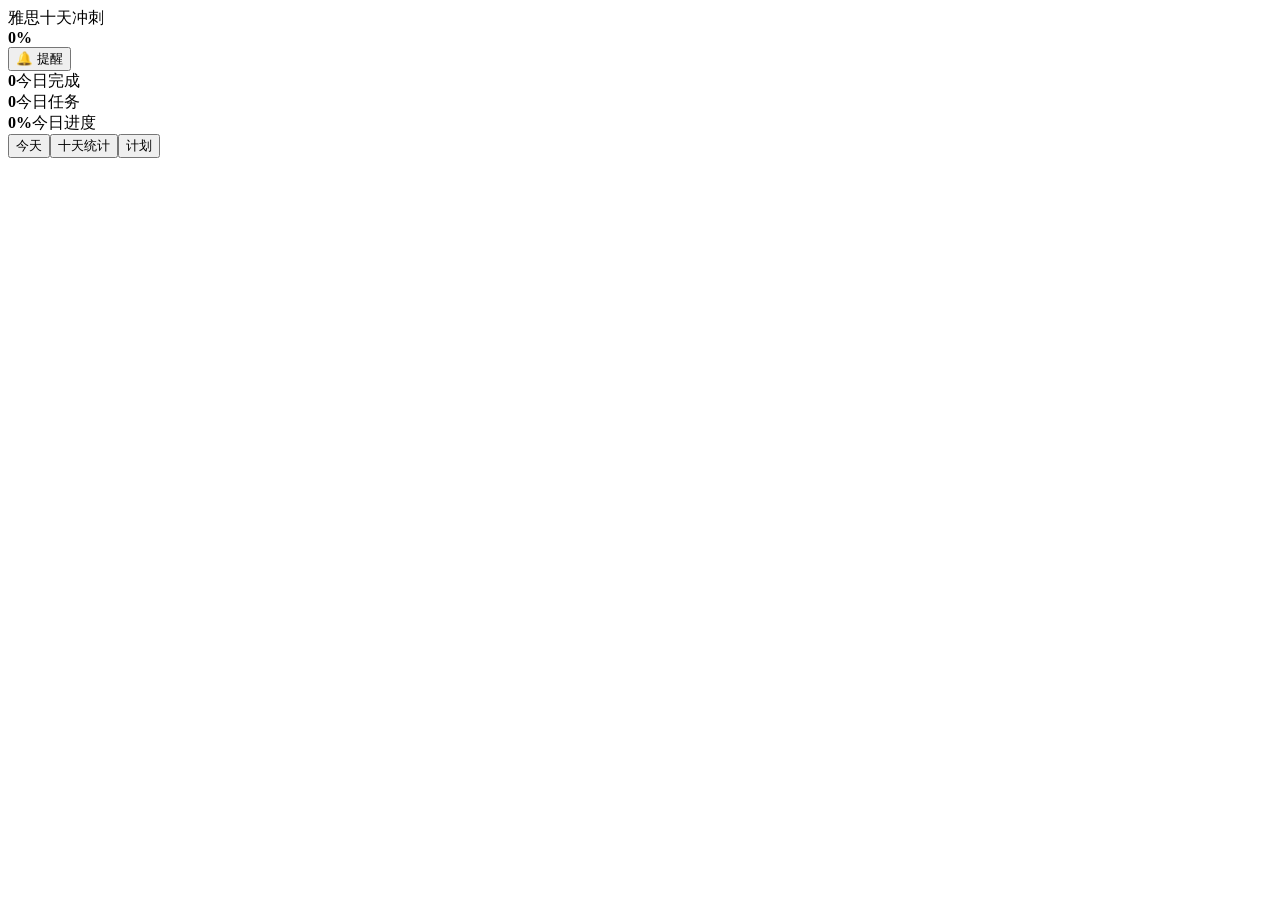
==== index.html @ c016f45b "feat: create IELTS sprint app shell" ====
<!doctype html>
<html lang="zh-CN">
<head>
<meta charset="utf-8"><meta name="viewport" content="width=device-width,initial-scale=1,viewport-fit=cover"><meta name="theme-color" content="#0ea5e9"><meta name="description" content="雅思十天冲刺打卡 App"><meta name="apple-mobile-web-app-capable" content="yes"><meta name="apple-mobile-web-app-status-bar-style" content="default"><meta name="apple-mobile-web-app-title" content="雅思冲刺"><link rel="manifest" href="manifest.webmanifest"><link rel="stylesheet" href="css/style.css"><title>雅思十天冲刺</title>
</head>
<body>
<header class="top"><div><div class="brand">雅思<span>十天冲刺</span></div><div id="daySub" class="muted"></div></div><div class="ring"><b id="totalPct">0%</b></div></header>
<main>
<section class="hero"><div><div id="dateTitle" class="date-title"></div><div id="modeText" class="muted"></div></div><button id="notifyBtn" class="ghost">🔔 提醒</button></section>
<section class="stats"><div><b id="dayDone">0</b><span>今日完成</span></div><div><b id="dayTotal">0</b><span>今日任务</span></div><div><b id="dayRate">0%</b><span>今日进度</span></div></section>
<div class="bar"><i id="dayBar"></i></div>
<nav class="tabs"><button class="active" data-tab="today">今天</button><button data-tab="stats">十天统计</button><button data-tab="plan">计划</button></nav>
<section id="todayView"><div id="tasks"></div></section>
<section id="statsView" hidden><div id="statCards" class="stat-grid"></div><div class="panel"><h2>十天总进度</h2><div id="overallBars"></div></div></section>
<section id="planView" hidden><div class="panel"><h2>轻松模式</h2><p>8/12、8/13 减少高耗能任务；被挪走的内容集中到周六、周日。你可以随时把任务顺延到周末。</p><div class="actions"><button id="weekendBtn">查看周末</button><button id="installBtn">添加到主屏幕</button></div></div><div id="datePicker" class="date-grid"></div></section>
</main>
<div id="toast" class="toast"></div>
<div id="reminderModal" class="modal" hidden><div class="modal-box"><h2>设置提醒</h2><p id="reminderLabel" class="muted"></p><div class="reminder-grid"><button data-min="0">开始时</button><button data-min="5">提前 5 分钟</button><button data-min="10">提前 10 分钟</button><button data-min="15">提前 15 分钟</button><button data-min="30">提前 30 分钟</button></div><input id="customTime" type="time"><div class="actions"><button id="saveReminder">保存</button><button id="clearReminder" class="danger">清除</button><button id="closeReminder">取消</button></div></div></div>
<script src="js/tasks.js"></script><script src="js/storage.js"></script><script src="js/notifications.js"></script><script src="js/app.js"></script>
</body></html>
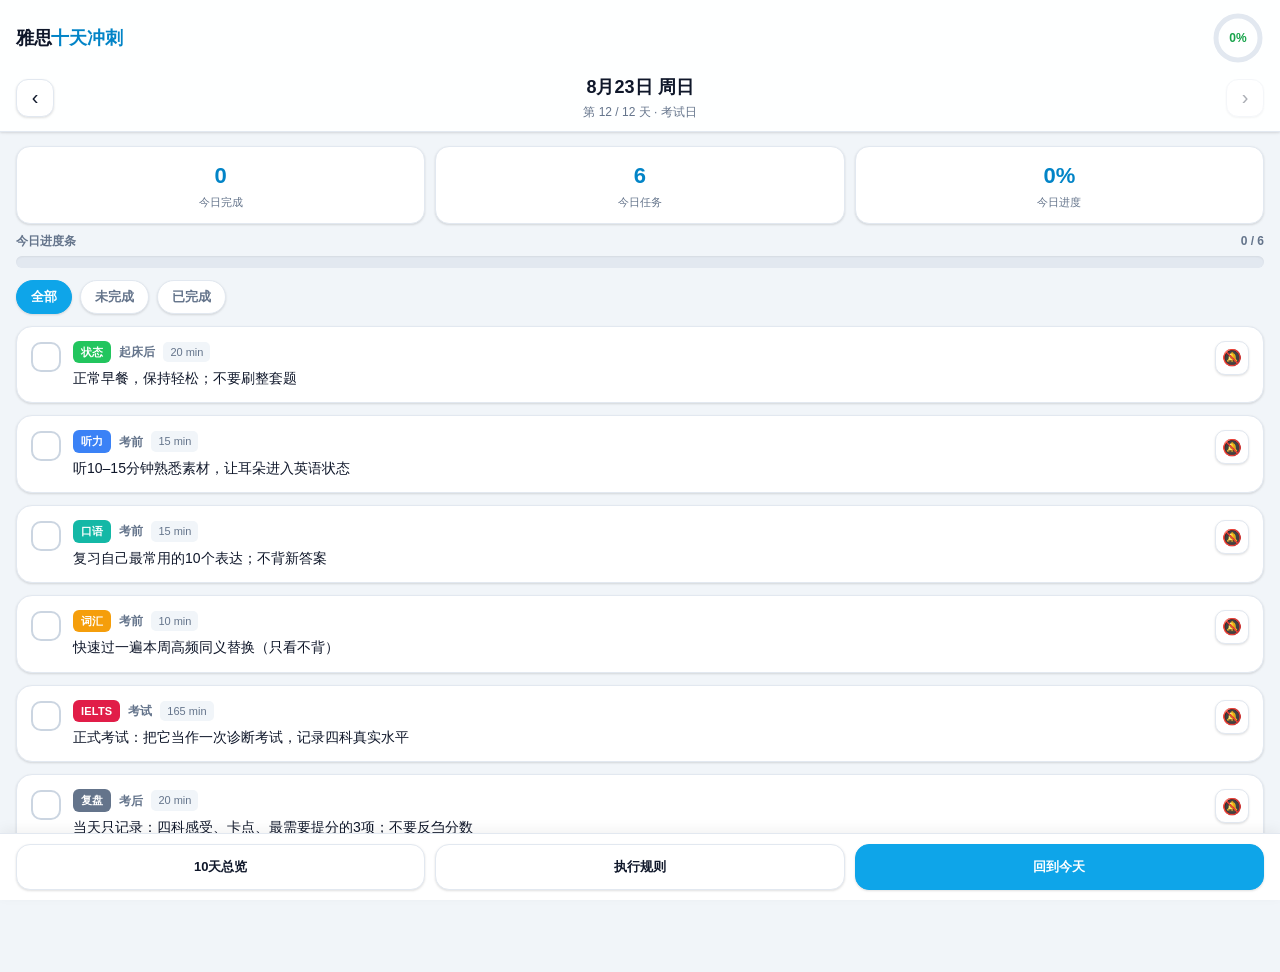
==== commit ab1c36e6: "Add files via upload" ====
--- a/index.html
+++ b/index.html
@@ -1,20 +1,1306 @@
-<!doctype html>
+<!DOCTYPE html>
 <html lang="zh-CN">
 <head>
-<meta charset="utf-8"><meta name="viewport" content="width=device-width,initial-scale=1,viewport-fit=cover"><meta name="theme-color" content="#0ea5e9"><meta name="description" content="雅思十天冲刺打卡 App"><meta name="apple-mobile-web-app-capable" content="yes"><meta name="apple-mobile-web-app-status-bar-style" content="default"><meta name="apple-mobile-web-app-title" content="雅思冲刺"><link rel="manifest" href="manifest.webmanifest"><link rel="stylesheet" href="css/style.css"><title>雅思十天冲刺</title>
+  <meta charset="UTF-8" />
+  <meta name="viewport" content="width=device-width, initial-scale=1.0, maximum-scale=1.0, user-scalable=no, viewport-fit=cover" />
+  <meta name="apple-mobile-web-app-capable" content="yes" />
+  <meta name="apple-mobile-web-app-status-bar-style" content="default" />
+  <meta name="theme-color" content="#0ea5e9" />
+  <meta name="description" content="雅思十天冲刺打卡 - 带提醒的轻量打卡App" />
+  <link rel="manifest" href="manifest.webmanifest" />
+  <link rel="icon" href="data:image/svg+xml,<svg xmlns='http://www.w3.org/2000/svg' viewBox='0 0 100 100'><text y='.9em' font-size='90'>📚</text></svg>" />
+  <title>雅思十天冲刺打卡</title>
+  <style>
+    :root {
+      --bg: #f1f5f9;
+      --card: #ffffff;
+      --card-hover: #f8fafc;
+      --text: #0f172a;
+      --text-muted: #64748b;
+      --accent: #0ea5e9;
+      --accent-strong: #0284c7;
+      --success: #16a34a;
+      --success-bg: #dcfce7;
+      --success-border: #86efac;
+      --warning: #f59e0b;
+      --danger: #ef4444;
+      --border: #e2e8f0;
+      --shadow: 0 1px 3px rgba(0,0,0,0.08), 0 1px 2px rgba(0,0,0,0.06);
+      --shadow-md: 0 4px 6px -1px rgba(0,0,0,0.1), 0 2px 4px -2px rgba(0,0,0,0.1);
+    }
+
+    * {
+      box-sizing: border-box;
+      margin: 0;
+      padding: 0;
+      -webkit-tap-highlight-color: transparent;
+    }
+
+    body {
+      font-family: -apple-system, BlinkMacSystemFont, "Segoe UI", Roboto, "PingFang SC", "Hiragino Sans GB", "Microsoft YaHei", sans-serif;
+      background: var(--bg);
+      color: var(--text);
+      min-height: 100dvh;
+      padding-bottom: 100px;
+      line-height: 1.5;
+    }
+
+    /* Header */
+    .header {
+      position: sticky;
+      top: 0;
+      z-index: 50;
+      background: rgba(255, 255, 255, 0.92);
+      backdrop-filter: blur(12px);
+      border-bottom: 1px solid var(--border);
+      padding: 12px 16px 10px;
+      box-shadow: var(--shadow);
+    }
+
+    .header-top {
+      display: flex;
+      justify-content: space-between;
+      align-items: center;
+      margin-bottom: 10px;
+    }
+
+    .title {
+      font-size: 18px;
+      font-weight: 800;
+      letter-spacing: -0.3px;
+      color: var(--text);
+    }
+
+    .title span {
+      color: var(--accent-strong);
+    }
+
+    .progress-ring {
+      position: relative;
+      width: 52px;
+      height: 52px;
+    }
+
+    .progress-ring svg {
+      transform: rotate(-90deg);
+    }
+
+    .progress-ring circle {
+      fill: none;
+      stroke-width: 5;
+    }
+
+    .progress-ring .bg {
+      stroke: #e2e8f0;
+    }
+
+    .progress-ring .fg {
+      stroke: var(--success);
+      stroke-linecap: round;
+      transition: stroke-dashoffset 0.4s ease;
+    }
+
+    .progress-ring .percent {
+      position: absolute;
+      inset: 0;
+      display: flex;
+      align-items: center;
+      justify-content: center;
+      font-size: 12px;
+      font-weight: 800;
+      color: var(--success);
+    }
+
+    /* Date nav */
+    .date-nav {
+      display: flex;
+      align-items: center;
+      gap: 8px;
+    }
+
+    .date-btn {
+      background: var(--card);
+      border: 1px solid var(--border);
+      color: var(--text);
+      width: 38px;
+      height: 38px;
+      border-radius: 12px;
+      font-size: 20px;
+      display: flex;
+      align-items: center;
+      justify-content: center;
+      cursor: pointer;
+      box-shadow: var(--shadow);
+      transition: background 0.15s;
+    }
+
+    .date-btn:active {
+      background: var(--card-hover);
+    }
+
+    .date-btn:disabled {
+      opacity: 0.35;
+      pointer-events: none;
+    }
+
+    .current-date {
+      flex: 1;
+      text-align: center;
+    }
+
+    .current-date .day {
+      font-size: 18px;
+      font-weight: 800;
+    }
+
+    .current-date .sub {
+      font-size: 12px;
+      color: var(--text-muted);
+      margin-top: 2px;
+    }
+
+    .today-badge {
+      display: inline-block;
+      background: var(--accent);
+      color: white;
+      font-size: 10px;
+      font-weight: 700;
+      padding: 2px 7px;
+      border-radius: 6px;
+      margin-left: 6px;
+      vertical-align: middle;
+    }
+
+    /* Stats bar - stronger progress */
+    .stats {
+      display: grid;
+      grid-template-columns: 1fr 1fr 1fr;
+      gap: 10px;
+      padding: 14px 16px 8px;
+    }
+
+    .stat-card {
+      background: var(--card);
+      border-radius: 14px;
+      padding: 12px 8px;
+      text-align: center;
+      border: 1px solid var(--border);
+      box-shadow: var(--shadow);
+    }
+
+    .stat-card .num {
+      font-size: 22px;
+      font-weight: 800;
+      color: var(--accent-strong);
+    }
+
+    .stat-card .label {
+      font-size: 11px;
+      color: var(--text-muted);
+      margin-top: 2px;
+      font-weight: 500;
+    }
+
+    /* Daily progress bar - thicker and more prominent */
+    .day-progress-wrap {
+      padding: 0 16px 12px;
+    }
+
+    .day-progress-label {
+      display: flex;
+      justify-content: space-between;
+      font-size: 12px;
+      color: var(--text-muted);
+      margin-bottom: 6px;
+      font-weight: 600;
+    }
+
+    .day-progress-bar {
+      height: 12px;
+      background: #e2e8f0;
+      border-radius: 999px;
+      overflow: hidden;
+      box-shadow: inset 0 1px 2px rgba(0,0,0,0.06);
+    }
+
+    .day-progress-fill {
+      height: 100%;
+      background: linear-gradient(90deg, #22c55e, #16a34a);
+      border-radius: 999px;
+      transition: width 0.4s ease;
+      box-shadow: 0 0 8px rgba(22, 163, 74, 0.4);
+    }
+
+    /* Filters */
+    .filters {
+      display: flex;
+      gap: 8px;
+      padding: 0 16px 12px;
+      overflow-x: auto;
+      scrollbar-width: none;
+    }
+
+    .filters::-webkit-scrollbar { display: none; }
+
+    .filter-btn {
+      flex-shrink: 0;
+      background: var(--card);
+      border: 1px solid var(--border);
+      color: var(--text-muted);
+      padding: 7px 14px;
+      border-radius: 20px;
+      font-size: 13px;
+      font-weight: 600;
+      cursor: pointer;
+      box-shadow: var(--shadow);
+      transition: all 0.15s;
+    }
+
+    .filter-btn.active {
+      background: var(--accent);
+      color: white;
+      border-color: var(--accent);
+    }
+
+    /* Task list */
+    .task-list {
+      padding: 0 16px 20px;
+      display: flex;
+      flex-direction: column;
+      gap: 12px;
+    }
+
+    .task-card {
+      background: var(--card);
+      border-radius: 16px;
+      padding: 14px;
+      border: 1px solid var(--border);
+      display: flex;
+      gap: 12px;
+      align-items: flex-start;
+      transition: all 0.2s;
+      cursor: pointer;
+      box-shadow: var(--shadow);
+      position: relative;
+    }
+
+    .task-card.done {
+      background: var(--success-bg);
+      border-color: var(--success-border);
+    }
+
+    .task-card.done .task-text {
+      text-decoration: line-through;
+      color: var(--text-muted);
+    }
+
+    .task-card:active {
+      transform: scale(0.985);
+    }
+
+    .check-box {
+      width: 30px;
+      height: 30px;
+      border-radius: 10px;
+      border: 2.5px solid #cbd5e1;
+      flex-shrink: 0;
+      display: flex;
+      align-items: center;
+      justify-content: center;
+      font-size: 16px;
+      font-weight: 700;
+      transition: all 0.2s;
+      margin-top: 1px;
+      background: white;
+    }
+
+    .task-card.done .check-box {
+      background: var(--success);
+      border-color: var(--success);
+      color: white;
+    }
+
+    .task-body {
+      flex: 1;
+      min-width: 0;
+    }
+
+    .task-meta {
+      display: flex;
+      align-items: center;
+      gap: 8px;
+      margin-bottom: 5px;
+      flex-wrap: wrap;
+    }
+
+    .module-tag {
+      font-size: 11px;
+      font-weight: 700;
+      padding: 3px 8px;
+      border-radius: 6px;
+      color: white;
+      letter-spacing: 0.2px;
+    }
+
+    .time-tag {
+      font-size: 12px;
+      color: var(--text-muted);
+      font-variant-numeric: tabular-nums;
+      font-weight: 600;
+    }
+
+    .duration-tag {
+      font-size: 11px;
+      color: var(--text-muted);
+      background: #f1f5f9;
+      padding: 2px 7px;
+      border-radius: 5px;
+      font-weight: 500;
+    }
+
+    .task-text {
+      font-size: 14px;
+      line-height: 1.45;
+      word-break: break-word;
+      color: var(--text);
+    }
+
+    .task-actions {
+      display: flex;
+      flex-direction: column;
+      gap: 6px;
+      flex-shrink: 0;
+    }
+
+    .bell-btn {
+      width: 34px;
+      height: 34px;
+      border-radius: 10px;
+      border: 1px solid var(--border);
+      background: white;
+      display: flex;
+      align-items: center;
+      justify-content: center;
+      font-size: 16px;
+      cursor: pointer;
+      box-shadow: var(--shadow);
+      transition: all 0.15s;
+    }
+
+    .bell-btn.has-reminder {
+      background: #fef3c7;
+      border-color: #fbbf24;
+    }
+
+    .bell-btn:active {
+      transform: scale(0.92);
+    }
+
+    .reminder-time {
+      font-size: 10px;
+      color: var(--warning);
+      text-align: center;
+      font-weight: 600;
+      margin-top: 2px;
+    }
+
+    .empty-state {
+      text-align: center;
+      padding: 60px 20px;
+      color: var(--text-muted);
+    }
+
+    .empty-state .icon {
+      font-size: 48px;
+      margin-bottom: 12px;
+    }
+
+    /* Bottom bar */
+    .bottom-bar {
+      position: fixed;
+      bottom: 0;
+      left: 0;
+      right: 0;
+      background: rgba(255, 255, 255, 0.95);
+      backdrop-filter: blur(12px);
+      border-top: 1px solid var(--border);
+      padding: 10px 16px calc(10px + env(safe-area-inset-bottom));
+      display: flex;
+      gap: 10px;
+      z-index: 50;
+      box-shadow: 0 -4px 12px rgba(0,0,0,0.05);
+    }
+
+    .bottom-btn {
+      flex: 1;
+      background: var(--card);
+      border: 1px solid var(--border);
+      color: var(--text);
+      padding: 13px 8px;
+      border-radius: 14px;
+      font-size: 13px;
+      font-weight: 700;
+      cursor: pointer;
+      box-shadow: var(--shadow);
+      transition: background 0.15s;
+    }
+
+    .bottom-btn:active {
+      background: var(--card-hover);
+    }
+
+    .bottom-btn.primary {
+      background: var(--accent);
+      color: white;
+      border-color: var(--accent);
+    }
+
+    /* Modal */
+    .modal-overlay {
+      position: fixed;
+      inset: 0;
+      background: rgba(15, 23, 42, 0.45);
+      z-index: 100;
+      display: none;
+      align-items: flex-end;
+      justify-content: center;
+    }
+
+    .modal-overlay.show {
+      display: flex;
+    }
+
+    .modal {
+      background: white;
+      border-radius: 24px 24px 0 0;
+      width: 100%;
+      max-width: 500px;
+      max-height: 85vh;
+      overflow-y: auto;
+      padding: 22px 18px calc(22px + env(safe-area-inset-bottom));
+      box-shadow: 0 -10px 40px rgba(0,0,0,0.15);
+    }
+
+    .modal h3 {
+      font-size: 18px;
+      margin-bottom: 16px;
+      text-align: center;
+      font-weight: 800;
+    }
+
+    .overview-day {
+      display: flex;
+      justify-content: space-between;
+      align-items: center;
+      padding: 12px 14px;
+      border-radius: 12px;
+      margin-bottom: 8px;
+      background: #f8fafc;
+      cursor: pointer;
+      border: 1px solid var(--border);
+    }
+
+    .overview-day:active {
+      background: #f1f5f9;
+    }
+
+    .overview-day .date {
+      font-weight: 700;
+      font-size: 14px;
+    }
+
+    .overview-day .bar-wrap {
+      flex: 1;
+      margin: 0 14px;
+      height: 10px;
+      background: #e2e8f0;
+      border-radius: 999px;
+      overflow: hidden;
+    }
+
+    .overview-day .bar {
+      height: 100%;
+      background: linear-gradient(90deg, #22c55e, #16a34a);
+      border-radius: 999px;
+      transition: width 0.3s;
+    }
+
+    .overview-day .pct {
+      font-size: 14px;
+      font-weight: 800;
+      color: var(--success);
+      min-width: 40px;
+      text-align: right;
+    }
+
+    .rules-content {
+      font-size: 14px;
+      color: var(--text-muted);
+      line-height: 1.7;
+    }
+
+    .rules-content b {
+      color: var(--text);
+    }
+
+    .close-modal {
+      display: block;
+      width: 100%;
+      margin-top: 18px;
+      padding: 14px;
+      background: #f1f5f9;
+      border: none;
+      border-radius: 14px;
+      color: var(--text);
+      font-size: 15px;
+      font-weight: 700;
+      cursor: pointer;
+    }
+
+    /* Reminder modal specific */
+    .reminder-options {
+      display: flex;
+      flex-direction: column;
+      gap: 10px;
+      margin-bottom: 16px;
+    }
+
+    .reminder-opt {
+      padding: 14px 16px;
+      border: 1.5px solid var(--border);
+      border-radius: 14px;
+      background: #f8fafc;
+      font-size: 15px;
+      font-weight: 600;
+      cursor: pointer;
+      text-align: left;
+      transition: all 0.15s;
+    }
+
+    .reminder-opt:active, .reminder-opt.selected {
+      border-color: var(--accent);
+      background: #e0f2fe;
+      color: var(--accent-strong);
+    }
+
+    .custom-time-row {
+      display: flex;
+      gap: 10px;
+      align-items: center;
+      margin-top: 8px;
+    }
+
+    .custom-time-row input {
+      flex: 1;
+      padding: 12px;
+      border: 1.5px solid var(--border);
+      border-radius: 12px;
+      font-size: 15px;
+      background: white;
+    }
+
+    .btn-danger {
+      background: #fef2f2;
+      color: var(--danger);
+      border: 1px solid #fecaca;
+    }
+
+    /* Toast */
+    .toast {
+      position: fixed;
+      top: 80px;
+      left: 50%;
+      transform: translateX(-50%) translateY(-20px);
+      background: var(--success);
+      color: white;
+      padding: 12px 22px;
+      border-radius: 12px;
+      font-size: 14px;
+      font-weight: 700;
+      opacity: 0;
+      transition: all 0.3s;
+      z-index: 200;
+      pointer-events: none;
+      box-shadow: var(--shadow-md);
+    }
+
+    .toast.show {
+      opacity: 1;
+      transform: translateX(-50%) translateY(0);
+    }
+
+    .toast.warn {
+      background: var(--warning);
+    }
+
+    /* Install banner */
+    .install-banner {
+      display: none;
+      background: linear-gradient(135deg, #0ea5e9, #0284c7);
+      color: white;
+      padding: 12px 16px;
+      text-align: center;
+      font-size: 13px;
+      font-weight: 600;
+    }
+
+    .install-banner.show {
+      display: block;
+    }
+
+    .install-banner button {
+      margin-left: 10px;
+      background: white;
+      color: var(--accent-strong);
+      border: none;
+      padding: 6px 12px;
+      border-radius: 8px;
+      font-weight: 700;
+      font-size: 12px;
+      cursor: pointer;
+    }
+  </style>
 </head>
 <body>
-<header class="top"><div><div class="brand">雅思<span>十天冲刺</span></div><div id="daySub" class="muted"></div></div><div class="ring"><b id="totalPct">0%</b></div></header>
-<main>
-<section class="hero"><div><div id="dateTitle" class="date-title"></div><div id="modeText" class="muted"></div></div><button id="notifyBtn" class="ghost">🔔 提醒</button></section>
-<section class="stats"><div><b id="dayDone">0</b><span>今日完成</span></div><div><b id="dayTotal">0</b><span>今日任务</span></div><div><b id="dayRate">0%</b><span>今日进度</span></div></section>
-<div class="bar"><i id="dayBar"></i></div>
-<nav class="tabs"><button class="active" data-tab="today">今天</button><button data-tab="stats">十天统计</button><button data-tab="plan">计划</button></nav>
-<section id="todayView"><div id="tasks"></div></section>
-<section id="statsView" hidden><div id="statCards" class="stat-grid"></div><div class="panel"><h2>十天总进度</h2><div id="overallBars"></div></div></section>
-<section id="planView" hidden><div class="panel"><h2>轻松模式</h2><p>8/12、8/13 减少高耗能任务；被挪走的内容集中到周六、周日。你可以随时把任务顺延到周末。</p><div class="actions"><button id="weekendBtn">查看周末</button><button id="installBtn">添加到主屏幕</button></div></div><div id="datePicker" class="date-grid"></div></section>
-</main>
-<div id="toast" class="toast"></div>
-<div id="reminderModal" class="modal" hidden><div class="modal-box"><h2>设置提醒</h2><p id="reminderLabel" class="muted"></p><div class="reminder-grid"><button data-min="0">开始时</button><button data-min="5">提前 5 分钟</button><button data-min="10">提前 10 分钟</button><button data-min="15">提前 15 分钟</button><button data-min="30">提前 30 分钟</button></div><input id="customTime" type="time"><div class="actions"><button id="saveReminder">保存</button><button id="clearReminder" class="danger">清除</button><button id="closeReminder">取消</button></div></div></div>
-<script src="js/tasks.js"></script><script src="js/storage.js"></script><script src="js/notifications.js"></script><script src="js/app.js"></script>
-</body></html>+  <div class="install-banner" id="installBanner">
+    可安装到手机主屏幕，获得更好提醒体验
+    <button onclick="promptInstall()">立即安装</button>
+  </div>
+
+  <div class="header">
+    <div class="header-top">
+      <div class="title">雅思<span>十天冲刺</span></div>
+      <div class="progress-ring" id="totalRing">
+        <svg width="52" height="52">
+          <circle class="bg" cx="26" cy="26" r="22" />
+          <circle class="fg" id="ringFg" cx="26" cy="26" r="22" stroke-dasharray="138.2" stroke-dashoffset="138.2" />
+        </svg>
+        <div class="percent" id="totalPercent">0%</div>
+      </div>
+    </div>
+    <div class="date-nav">
+      <button class="date-btn" id="prevDay" onclick="changeDay(-1)">‹</button>
+      <div class="current-date">
+        <div class="day" id="dateLabel">—</div>
+        <div class="sub" id="dateSub">—</div>
+      </div>
+      <button class="date-btn" id="nextDay" onclick="changeDay(1)">›</button>
+    </div>
+  </div>
+
+  <div class="stats">
+    <div class="stat-card">
+      <div class="num" id="statDone">0</div>
+      <div class="label">今日完成</div>
+    </div>
+    <div class="stat-card">
+      <div class="num" id="statTotal">0</div>
+      <div class="label">今日任务</div>
+    </div>
+    <div class="stat-card">
+      <div class="num" id="statRate">0%</div>
+      <div class="label">今日进度</div>
+    </div>
+  </div>
+
+  <div class="day-progress-wrap">
+    <div class="day-progress-label">
+      <span>今日进度条</span>
+      <span id="progressText">0 / 0</span>
+    </div>
+    <div class="day-progress-bar">
+      <div class="day-progress-fill" id="dayProgressFill" style="width:0%"></div>
+    </div>
+  </div>
+
+  <div class="filters" id="filters">
+    <button class="filter-btn active" data-filter="all" onclick="setFilter('all')">全部</button>
+    <button class="filter-btn" data-filter="todo" onclick="setFilter('todo')">未完成</button>
+    <button class="filter-btn" data-filter="done" onclick="setFilter('done')">已完成</button>
+  </div>
+
+  <div class="task-list" id="taskList"></div>
+
+  <div class="bottom-bar">
+    <button class="bottom-btn" onclick="showOverview()">10天总览</button>
+    <button class="bottom-btn" onclick="showRules()">执行规则</button>
+    <button class="bottom-btn primary" onclick="goToday()">回到今天</button>
+  </div>
+
+  <!-- Overview Modal -->
+  <div class="modal-overlay" id="overviewModal" onclick="if(event.target===this)hideModal('overviewModal')">
+    <div class="modal">
+      <h3>📊 10天完成总览</h3>
+      <div id="overviewList"></div>
+      <button class="close-modal" onclick="hideModal('overviewModal')">关闭</button>
+    </div>
+  </div>
+
+  <!-- Rules Modal -->
+  <div class="modal-overlay" id="rulesModal" onclick="if(event.target===this)hideModal('rulesModal')">
+    <div class="modal">
+      <h3>📋 执行规则</h3>
+      <div class="rules-content">
+        <p><b>核心目标</b><br>8月23日不是追求7分，而是拿到真实基线；真正目标是9月底–10月底冲7.0。</p>
+        <p style="margin-top:12px"><b>每天最低线</b><br>工作日：通勤1.5h + 晚上约2.5h；如果加班，只保留听力/阅读1项+口语20分钟。</p>
+        <p style="margin-top:12px"><b>刷题原则</b><br>做1套 ≠ 完成任务；必须复盘错题并找到原文定位/同义替换。</p>
+        <p style="margin-top:12px"><b>听力</b><br>优先把5.0→6.0：先解决定位、拼写、数字、同义替换；不要疯狂倍速。</p>
+        <p style="margin-top:12px"><b>阅读</b><br>优先解决做题顺序、定位、T/F/NG、匹配；每道错题都写错因。</p>
+        <p style="margin-top:12px"><b>写作</b><br>先保证结构、审题、观点清楚和语法稳定；不要背大段范文。</p>
+        <p style="margin-top:12px"><b>口语</b><br>不需要先买昂贵陪练。每天直接跟我练20–30分钟；两次课程口语课用来做正式诊断。</p>
+        <p style="margin-top:12px"><b>词汇</b><br>不背几千个新词；只背真题错题、写作高频表达和自己说不出来的词。</p>
+        <p style="margin-top:12px"><b>睡眠</b><br>8月22日必须优先睡眠；不要熬夜冲刺。</p>
+      </div>
+      <button class="close-modal" onclick="hideModal('rulesModal')">关闭</button>
+    </div>
+  </div>
+
+  <!-- Reminder Modal -->
+  <div class="modal-overlay" id="reminderModal" onclick="if(event.target===this)hideModal('reminderModal')">
+    <div class="modal">
+      <h3>⏰ 设置提醒</h3>
+      <p id="reminderTaskPreview" style="font-size:13px;color:#64748b;margin-bottom:14px;text-align:center;"></p>
+      <div class="reminder-options" id="reminderOptions">
+        <div class="reminder-opt" data-min="5" onclick="selectReminderOpt(this)">提前 5 分钟</div>
+        <div class="reminder-opt" data-min="10" onclick="selectReminderOpt(this)">提前 10 分钟</div>
+        <div class="reminder-opt" data-min="15" onclick="selectReminderOpt(this)">提前 15 分钟</div>
+        <div class="reminder-opt" data-min="30" onclick="selectReminderOpt(this)">提前 30 分钟</div>
+        <div class="reminder-opt" data-min="0" onclick="selectReminderOpt(this)">任务开始时</div>
+      </div>
+      <div class="custom-time-row">
+        <input type="time" id="customReminderTime" />
+        <button class="bottom-btn primary" style="flex:0 0 auto;padding:12px 16px;" onclick="setCustomReminder()">自定义时间</button>
+      </div>
+      <button class="close-modal btn-danger" id="clearReminderBtn" style="display:none;margin-top:12px;" onclick="clearCurrentReminder()">清除此提醒</button>
+      <button class="close-modal" onclick="hideModal('reminderModal')" style="margin-top:10px;">取消</button>
+    </div>
+  </div>
+
+  <div class="toast" id="toast"></div>
+
+  <script>
+    // ========== 完整任务数据 ==========
+    const SCHEDULE = {
+      "2026-08-12": [
+        { time: "14:00–14:30", module: "启动", task: "轻量启动：把资料、真题、耳机、错题本准备好即可，不要补课", duration: "30 min", start: "14:00" },
+        { time: "14:40–15:20", module: "听力", task: "只看听力最核心方法部分（1.5倍速），记3条自己的问题，不要做整套题", duration: "40 min", start: "14:40" },
+        { time: "20:00–20:40", module: "口语", task: "跟我轻量Part 1练习：5–6题即可，每题说15–25秒（和 ChatGPT / Grok 练习）", duration: "40 min", start: "20:00" },
+        { time: "20:50–21:20", module: "词汇", task: "只背今天看过的核心词/同义替换，20个左右就够", duration: "30 min", start: "20:50" },
+        { time: "21:20–22:00", module: "收尾", task: "早点休息，补睡眠。今天以恢复为主，不要硬撑", duration: "40 min", start: "21:20" }
+      ],
+      "2026-08-13": [
+        { time: "09:00–10:00", module: "听力", task: "听力方法课：重点看Section 1–4题型与预测；1.5–2倍速", duration: "60 min", start: "09:00" },
+        { time: "10:10–11:10", module: "听力", task: "剑雅 Listening 1套，严格40分钟+10分钟检查", duration: "60 min", start: "10:10" },
+        { time: "11:10–12:00", module: "听力", task: "逐题复盘；错题必须找到原文位置，分类：没听到/听到了没反应/拼写/定位错", duration: "50 min", start: "11:10" },
+        { time: "13:30–14:30", module: "阅读", task: "阅读方法课：判断题/T-F-NG、匹配题、填空题", duration: "60 min", start: "13:30" },
+        { time: "14:40–15:40", module: "阅读", task: "剑雅 Reading 1套（60分钟）；记录每篇耗时", duration: "60 min", start: "14:40" },
+        { time: "15:40–16:30", module: "阅读", task: "复盘：每个错题写“为什么错+正确定位句+同义替换”", duration: "50 min", start: "15:40" },
+        { time: "16:40–17:40", module: "写作", task: "Task 1课程：图表开头/Overview/比较句；看课+整理自己的4句框架", duration: "60 min", start: "16:40" },
+        { time: "17:50–18:50", module: "写作", task: "Task 2课程：审题→立场→两段主体；完成1个题目的提纲，不急着写全文", duration: "60 min", start: "17:50" },
+        { time: "20:00–21:00", module: "口语", task: "第一次课程口语练习机会：直接预约/使用；要求老师重点纠正流利度、卡顿、语法错误", duration: "60 min", start: "20:00" },
+        { time: "21:10–22:00", module: "口语", task: "跟我模拟Part 1+Part 2；录音；把卡住的10个表达改成你自己能说的简单句（和 ChatGPT / Grok 练习）", duration: "50 min", start: "21:10" },
+        { time: "22:00–22:40", module: "词汇", task: "复习今天错题词+高频同义替换", duration: "40 min", start: "22:00" },
+        { time: "22:40–23:00", module: "复盘", task: "统计：听力正确数、阅读正确数；记录今天最需要修的3个问题", duration: "20 min", start: "22:40" }
+      ],
+      "2026-08-14": [
+        { time: "06:30–08:00", module: "通勤/化妆", task: "听课程回放/错题音频；禁止被动刷课。每次只听一个主题并记3个要点", duration: "90 min", start: "06:30" },
+        { time: "08:00–09:30", module: "通勤", task: "背当天错题词/同义替换；最后10分钟闭眼回忆", duration: "60 min", start: "08:00" },
+        { time: "12:30–12:50", module: "午间", task: "口语微练：看3个问题，每题用英文说30秒（可小声/默练）", duration: "20 min", start: "12:30" },
+        { time: "20:30–21:20", module: "阅读", task: "剑雅 Reading Passage 1–2：专项训练T/F/NG + 定位", duration: "50 min", start: "20:30" },
+        { time: "21:30–22:20", module: "听力", task: "Section 1–2专项：做题+精听错题", duration: "50 min", start: "21:30" },
+        { time: "22:20–23:00", module: "口语", task: "跟我Part 1：10题+纠错（和 ChatGPT / Grok 练习）", duration: "50 min", start: "22:20" }
+      ],
+      "2026-08-15": [
+        { time: "06:30–08:00", module: "通勤/化妆", task: "听课程回放/错题音频；禁止被动刷课。每次只听一个主题并记3个要点", duration: "90 min", start: "06:30" },
+        { time: "08:00–09:30", module: "通勤", task: "背当天错题词/同义替换；最后10分钟闭眼回忆", duration: "60 min", start: "08:00" },
+        { time: "12:30–12:50", module: "午间", task: "口语微练：看3个问题，每题用英文说30秒（可小声/默练）", duration: "20 min", start: "12:30" },
+        { time: "20:30–21:20", module: "写作", task: "Task 2：课程视频+整理自己的万能结构（不是背范文）", duration: "50 min", start: "20:30" },
+        { time: "21:30–22:30", module: "写作", task: "完整写Task 2 1篇，40分钟；剩余20分钟自改", duration: "50 min", start: "21:30" },
+        { time: "22:30–23:00", module: "词汇", task: "整理作文中不会说/写的10个词组", duration: "50 min", start: "22:30" }
+      ],
+      "2026-08-16": [
+        { time: "06:30–08:00", module: "通勤/化妆", task: "听课程回放/错题音频；禁止被动刷课。每次只听一个主题并记3个要点", duration: "90 min", start: "06:30" },
+        { time: "08:00–09:30", module: "通勤", task: "背当天错题词/同义替换；最后10分钟闭眼回忆", duration: "60 min", start: "08:00" },
+        { time: "12:30–12:50", module: "午间", task: "口语微练：看3个问题，每题用英文说30秒（可小声/默练）", duration: "20 min", start: "12:30" },
+        { time: "20:30–21:20", module: "听力", task: "剑雅 Listening 1套，40分钟+检查", duration: "50 min", start: "20:30" },
+        { time: "21:30–22:20", module: "听力", task: "精听错题+同义替换", duration: "50 min", start: "21:30" },
+        { time: "22:20–23:00", module: "口语", task: "跟我Part 2：1题准备1分钟+说2分钟，重复2次（和 ChatGPT / Grok 练习）", duration: "50 min", start: "22:20" }
+      ],
+      "2026-08-17": [
+        { time: "06:30–08:00", module: "通勤/化妆", task: "听课程回放/错题音频；禁止被动刷课。每次只听一个主题并记3个要点", duration: "90 min", start: "06:30" },
+        { time: "08:00–09:30", module: "通勤", task: "背当天错题词/同义替换；最后10分钟闭眼回忆", duration: "60 min", start: "08:00" },
+        { time: "12:30–12:50", module: "午间", task: "口语微练：看3个问题，每题用英文说30秒（可小声/默练）", duration: "20 min", start: "12:30" },
+        { time: "20:30–21:20", module: "阅读", task: "剑雅 Reading 1套；60分钟限时", duration: "50 min", start: "20:30" },
+        { time: "21:30–22:20", module: "阅读", task: "只复盘错题；重点找定位和同义替换", duration: "50 min", start: "21:30" },
+        { time: "22:20–23:00", module: "写作", task: "Task 1：完成一篇，20分钟；检查Overview和比较", duration: "50 min", start: "22:20" }
+      ],
+      "2026-08-18": [
+        { time: "06:30–08:00", module: "通勤/化妆", task: "听课程回放/错题音频；禁止被动刷课。每次只听一个主题并记3个要点", duration: "90 min", start: "06:30" },
+        { time: "08:00–09:30", module: "通勤", task: "背当天错题词/同义替换；最后10分钟闭眼回忆", duration: "60 min", start: "08:00" },
+        { time: "12:30–12:50", module: "午间", task: "口语微练：看3个问题，每题用英文说30秒（可小声/默练）", duration: "20 min", start: "12:30" },
+        { time: "20:30–21:20", module: "写作", task: "Task 2高频题审题训练：5题，每题3–5分钟列观点", duration: "50 min", start: "20:30" },
+        { time: "21:30–22:20", module: "写作", task: "完整Task 2 1篇，40分钟；重点保证清晰，不追求高级词", duration: "50 min", start: "21:30" },
+        { time: "22:20–23:00", module: "口语", task: "跟我Part 3：6题，练“观点+原因+例子”（和 ChatGPT / Grok 练习）", duration: "50 min", start: "22:20" }
+      ],
+      "2026-08-19": [
+        { time: "06:30–08:00", module: "通勤/化妆", task: "听课程回放/错题音频；禁止被动刷课。每次只听一个主题并记3个要点", duration: "90 min", start: "06:30" },
+        { time: "08:00–09:30", module: "通勤", task: "背当天错题词/同义替换；最后10分钟闭眼回忆", duration: "60 min", start: "08:00" },
+        { time: "12:30–12:50", module: "午间", task: "口语微练：看3个问题，每题用英文说30秒（可小声/默练）", duration: "20 min", start: "12:30" },
+        { time: "20:30–21:20", module: "听力", task: "听力错题专项：回顾前几套全部错题", duration: "50 min", start: "20:30" },
+        { time: "21:30–22:20", module: "阅读", task: "阅读错题专项：总结3种最常见陷阱", duration: "50 min", start: "21:30" },
+        { time: "22:20–23:00", module: "口语", task: "课程第二次口语练习：重点要求纠正卡顿、语法、发音", duration: "50 min", start: "22:20" }
+      ],
+      "2026-08-20": [
+        { time: "06:30–08:00", module: "通勤/化妆", task: "听课程回放/错题音频；禁止被动刷课。每次只听一个主题并记3个要点", duration: "90 min", start: "06:30" },
+        { time: "08:00–09:30", module: "通勤", task: "背当天错题词/同义替换；最后10分钟闭眼回忆", duration: "60 min", start: "08:00" },
+        { time: "12:30–12:50", module: "午间", task: "口语微练：看3个问题，每题用英文说30秒（可小声/默练）", duration: "20 min", start: "12:30" },
+        { time: "20:30–21:20", module: "阅读", task: "剑雅 Reading 1套，60分钟（如果时间不足只做2篇）", duration: "50 min", start: "20:30" },
+        { time: "21:30–22:20", module: "听力", task: "剑雅 Listening 1套，严格考试流程", duration: "50 min", start: "21:30" },
+        { time: "22:20–23:00", module: "复盘", task: "记录本周听力/阅读正确数趋势；找出最弱题型", duration: "50 min", start: "22:20" }
+      ],
+      "2026-08-21": [
+        { time: "06:30–08:00", module: "通勤/化妆", task: "听课程回放/错题音频；禁止被动刷课。每次只听一个主题并记3个要点", duration: "90 min", start: "06:30" },
+        { time: "08:00–09:30", module: "通勤", task: "背当天错题词/同义替换；最后10分钟闭眼回忆", duration: "60 min", start: "08:00" },
+        { time: "12:30–12:50", module: "午间", task: "口语微练：看3个问题，每题用英文说30秒（可小声/默练）", duration: "20 min", start: "12:30" },
+        { time: "20:30–21:10", module: "写作", task: "Task 1：20分钟完整写作+10分钟检查", duration: "50 min", start: "20:30" },
+        { time: "21:20–22:10", module: "写作", task: "Task 2：只做审题+提纲3题；不要再堆模板", duration: "50 min", start: "21:20" },
+        { time: "22:10–23:00", module: "口语", task: "跟我做完整Part 1+2+3模拟；重点练不空白（和 ChatGPT / Grok 练习）", duration: "50 min", start: "22:10" }
+      ],
+      "2026-08-22": [
+        { time: "09:00–10:00", module: "听力", task: "补做/复习：剑雅 Listening 1套（严格考试流程）+ 快速复盘错题", duration: "60 min", start: "09:00" },
+        { time: "10:20–11:20", module: "阅读", task: "补做：剑雅 Reading Passage 1–2，重点练定位和同义替换", duration: "60 min", start: "10:20" },
+        { time: "11:30–12:10", module: "复盘", task: "把前几天听力/阅读错题再过一遍，更新《我的雅思错误清单》", duration: "40 min", start: "11:30" },
+        { time: "14:00–15:00", module: "写作", task: "Task 2：完整写1篇（40分钟）+ 自查结构与观点是否清晰", duration: "60 min", start: "14:00" },
+        { time: "15:20–16:10", module: "口语", task: "跟我完整模拟 Part 1 + Part 2（录音），重点减少卡顿（和 ChatGPT / Grok 练习）", duration: "50 min", start: "15:20" },
+        { time: "16:20–17:00", module: "词汇", task: "集中复习本周错题词 + 高频同义替换", duration: "40 min", start: "16:20" },
+        { time: "20:00–20:40", module: "听力", task: "再听错题音频/熟悉素材，只听不学新内容", duration: "40 min", start: "20:00" },
+        { time: "21:00–21:40", module: "考前准备", task: "准考证/证件/路线/考试用品/早餐全部确认；早点睡", duration: "40 min", start: "21:00" }
+      ],
+      "2026-08-23": [
+        { time: "起床后", module: "状态", task: "正常早餐，保持轻松；不要刷整套题", duration: "20 min", start: "07:00" },
+        { time: "考前", module: "听力", task: "听10–15分钟熟悉素材，让耳朵进入英语状态", duration: "15 min", start: "08:00" },
+        { time: "考前", module: "口语", task: "复习自己最常用的10个表达；不背新答案", duration: "15 min", start: "08:20" },
+        { time: "考前", module: "词汇", task: "快速过一遍本周高频同义替换（只看不背）", duration: "10 min", start: "08:40" },
+        { time: "考试", module: "IELTS", task: "正式考试：把它当作一次诊断考试，记录四科真实水平", duration: "165 min", start: "09:00" },
+        { time: "考后", module: "复盘", task: "当天只记录：四科感受、卡点、最需要提分的3项；不要反刍分数", duration: "20 min", start: "13:00" }
+      ]
+    };
+
+    const DATES = Object.keys(SCHEDULE).sort();
+    const WEEKDAYS = ["日", "一", "二", "三", "四", "五", "六"];
+    const MODULE_COLORS = {
+      "听力": "#3b82f6", "阅读": "#8b5cf6", "写作": "#ec4899", "口语": "#14b8a6",
+      "词汇": "#f59e0b", "复盘": "#64748b", "启动": "#22c55e", "收尾": "#64748b",
+      "通勤/化妆": "#6366f1", "通勤": "#6366f1", "午间": "#f97316",
+      "考前准备": "#ef4444", "状态": "#22c55e", "IELTS": "#e11d48"
+    };
+
+    // ========== State ==========
+    let currentDate = null;
+    let filter = "all";
+    let currentReminderKey = null;
+    let selectedMinutes = 10;
+    const STORAGE_KEY = "ielts_checkin_v2";
+    const REMINDER_KEY = "ielts_reminders_v1";
+    let deferredPrompt = null;
+
+    function loadProgress() {
+      try { return JSON.parse(localStorage.getItem(STORAGE_KEY) || "{}"); } catch { return {}; }
+    }
+    function saveProgress(data) {
+      localStorage.setItem(STORAGE_KEY, JSON.stringify(data));
+    }
+    function loadReminders() {
+      try { return JSON.parse(localStorage.getItem(REMINDER_KEY) || "{}"); } catch { return {}; }
+    }
+    function saveReminders(data) {
+      localStorage.setItem(REMINDER_KEY, JSON.stringify(data));
+    }
+
+    function isDone(date, index) {
+      const p = loadProgress();
+      return !!(p[date] && p[date][index]);
+    }
+
+    function toggleDone(date, index) {
+      const p = loadProgress();
+      if (!p[date]) p[date] = {};
+      p[date][index] = !p[date][index];
+      saveProgress(p);
+      render();
+      updateTotalRing();
+      if (p[date][index]) showToast("已完成 ✓");
+    }
+
+    function getReminderKey(date, index) {
+      return date + "_" + index;
+    }
+
+    function getReminder(date, index) {
+      return loadReminders()[getReminderKey(date, index)] || null;
+    }
+
+    // ========== Date helpers ==========
+    function todayStr() {
+      const d = new Date();
+      return d.getFullYear() + "-" + String(d.getMonth()+1).padStart(2,"0") + "-" + String(d.getDate()).padStart(2,"0");
+    }
+
+    function formatDateLabel(dateStr) {
+      const d = new Date(dateStr + "T00:00:00");
+      return (d.getMonth()+1) + "月" + d.getDate() + "日 周" + WEEKDAYS[d.getDay()];
+    }
+
+    function getDayIndex(dateStr) {
+      return DATES.indexOf(dateStr);
+    }
+
+    function parseTaskStart(dateStr, startHHMM) {
+      // startHHMM like "14:00"
+      if (!startHHMM || !startHHMM.includes(":")) return null;
+      const [h, m] = startHHMM.split(":").map(Number);
+      const d = new Date(dateStr + "T00:00:00");
+      d.setHours(h, m, 0, 0);
+      return d;
+    }
+
+    // ========== Render ==========
+    function render() {
+      if (!currentDate || !SCHEDULE[currentDate]) {
+        document.getElementById("taskList").innerHTML = `<div class="empty-state"><div class="icon">📅</div><div>今天不在冲刺计划内</div><div style="margin-top:8px;font-size:13px">计划从 8月12日 到 8月23日</div></div>`;
+        document.getElementById("dateLabel").textContent = formatDateLabel(currentDate || todayStr());
+        document.getElementById("dateSub").textContent = "不在计划范围";
+        document.getElementById("statDone").textContent = "0";
+        document.getElementById("statTotal").textContent = "0";
+        document.getElementById("statRate").textContent = "0%";
+        document.getElementById("dayProgressFill").style.width = "0%";
+        document.getElementById("progressText").textContent = "0 / 0";
+        return;
+      }
+
+      const tasks = SCHEDULE[currentDate];
+      const isToday = currentDate === todayStr();
+      const dayIdx = getDayIndex(currentDate);
+
+      document.getElementById("dateLabel").innerHTML = formatDateLabel(currentDate) + (isToday ? '<span class="today-badge">今天</span>' : "");
+      document.getElementById("dateSub").textContent = `第 ${dayIdx + 1} / ${DATES.length} 天` + (currentDate === "2026-08-22" ? " · 轻量模式" : "") + (currentDate === "2026-08-23" ? " · 考试日" : "");
+
+      document.getElementById("prevDay").disabled = dayIdx <= 0;
+      document.getElementById("nextDay").disabled = dayIdx >= DATES.length - 1;
+
+      let doneCount = 0;
+      tasks.forEach((_, i) => { if (isDone(currentDate, i)) doneCount++; });
+      const rate = tasks.length ? Math.round((doneCount / tasks.length) * 100) : 0;
+
+      document.getElementById("statDone").textContent = doneCount;
+      document.getElementById("statTotal").textContent = tasks.length;
+      document.getElementById("statRate").textContent = rate + "%";
+      document.getElementById("dayProgressFill").style.width = rate + "%";
+      document.getElementById("progressText").textContent = doneCount + " / " + tasks.length;
+
+      const list = document.getElementById("taskList");
+      list.innerHTML = "";
+
+      let shown = 0;
+      tasks.forEach((t, i) => {
+        const done = isDone(currentDate, i);
+        if (filter === "todo" && done) return;
+        if (filter === "done" && !done) return;
+        shown++;
+
+        const color = MODULE_COLORS[t.module] || "#64748b";
+        const rem = getReminder(currentDate, i);
+        const remTimeStr = rem ? new Date(rem).toLocaleTimeString("zh-CN", {hour:"2-digit", minute:"2-digit"}) : "";
+
+        const card = document.createElement("div");
+        card.className = "task-card" + (done ? " done" : "");
+        
+        const checkArea = document.createElement("div");
+        checkArea.className = "check-box";
+        checkArea.textContent = done ? "✓" : "";
+        checkArea.onclick = (e) => { e.stopPropagation(); toggleDone(currentDate, i); };
+
+        const body = document.createElement("div");
+        body.className = "task-body";
+        body.onclick = () => toggleDone(currentDate, i);
+        body.innerHTML = `
+          <div class="task-meta">
+            <span class="module-tag" style="background:${color}">${t.module}</span>
+            <span class="time-tag">${t.time}</span>
+            <span class="duration-tag">${t.duration}</span>
+          </div>
+          <div class="task-text">${t.task}</div>
+        `;
+
+        const actions = document.createElement("div");
+        actions.className = "task-actions";
+        const bell = document.createElement("button");
+        bell.className = "bell-btn" + (rem ? " has-reminder" : "");
+        bell.innerHTML = rem ? "🔔" : "🔕";
+        bell.title = "设置提醒";
+        bell.onclick = (e) => {
+          e.stopPropagation();
+          openReminderModal(currentDate, i, t);
+        };
+        actions.appendChild(bell);
+        if (rem) {
+          const tm = document.createElement("div");
+          tm.className = "reminder-time";
+          tm.textContent = remTimeStr;
+          actions.appendChild(tm);
+        }
+
+        card.appendChild(checkArea);
+        card.appendChild(body);
+        card.appendChild(actions);
+        list.appendChild(card);
+      });
+
+      if (shown === 0) {
+        list.innerHTML = `<div class="empty-state"><div class="icon">${filter === "done" ? "🎉" : "✅"}</div><div>${filter === "done" ? "还没有完成任何任务" : "今日任务全部完成！"}</div></div>`;
+      }
+    }
+
+    function updateTotalRing() {
+      let totalTasks = 0, totalDone = 0;
+      DATES.forEach(date => {
+        const tasks = SCHEDULE[date];
+        totalTasks += tasks.length;
+        tasks.forEach((_, i) => { if (isDone(date, i)) totalDone++; });
+      });
+      const pct = totalTasks ? Math.round((totalDone / totalTasks) * 100) : 0;
+      const circumference = 138.2;
+      const offset = circumference - (pct / 100) * circumference;
+      document.getElementById("ringFg").style.strokeDashoffset = offset;
+      document.getElementById("totalPercent").textContent = pct + "%";
+    }
+
+    function changeDay(delta) {
+      const idx = getDayIndex(currentDate);
+      const newIdx = idx + delta;
+      if (newIdx >= 0 && newIdx < DATES.length) {
+        currentDate = DATES[newIdx];
+        filter = "all";
+        document.querySelectorAll(".filter-btn").forEach(b => b.classList.toggle("active", b.dataset.filter === "all"));
+        render();
+      }
+    }
+
+    function goToday() {
+      const t = todayStr();
+      if (SCHEDULE[t]) currentDate = t;
+      else if (t < DATES[0]) currentDate = DATES[0];
+      else currentDate = DATES[DATES.length - 1];
+      filter = "all";
+      document.querySelectorAll(".filter-btn").forEach(b => b.classList.toggle("active", b.dataset.filter === "all"));
+      render();
+    }
+
+    function setFilter(f) {
+      filter = f;
+      document.querySelectorAll(".filter-btn").forEach(b => b.classList.toggle("active", b.dataset.filter === f));
+      render();
+    }
+
+    function showOverview() {
+      const list = document.getElementById("overviewList");
+      list.innerHTML = "";
+      DATES.forEach(date => {
+        const tasks = SCHEDULE[date];
+        let done = 0;
+        tasks.forEach((_, i) => { if (isDone(date, i)) done++; });
+        const pct = tasks.length ? Math.round((done / tasks.length) * 100) : 0;
+        const d = new Date(date + "T00:00:00");
+        const label = `${d.getMonth()+1}/${d.getDate()} 周${WEEKDAYS[d.getDay()]}`;
+        const div = document.createElement("div");
+        div.className = "overview-day";
+        div.onclick = () => {
+          currentDate = date;
+          hideModal("overviewModal");
+          filter = "all";
+          document.querySelectorAll(".filter-btn").forEach(b => b.classList.toggle("active", b.dataset.filter === "all"));
+          render();
+        };
+        div.innerHTML = `<div class="date">${label}</div><div class="bar-wrap"><div class="bar" style="width:${pct}%"></div></div><div class="pct">${pct}%</div>`;
+        list.appendChild(div);
+      });
+      document.getElementById("overviewModal").classList.add("show");
+    }
+
+    function showRules() {
+      document.getElementById("rulesModal").classList.add("show");
+    }
+
+    function hideModal(id) {
+      document.getElementById(id).classList.remove("show");
+    }
+
+    function showToast(msg, isWarn) {
+      const t = document.getElementById("toast");
+      t.textContent = msg;
+      t.className = "toast" + (isWarn ? " warn show" : " show");
+      setTimeout(() => t.classList.remove("show"), 1800);
+    }
+
+    // ========== Reminder system ==========
+    function openReminderModal(date, index, task) {
+      currentReminderKey = getReminderKey(date, index);
+      document.getElementById("reminderTaskPreview").textContent = task.module + " · " + task.time + " · " + task.task.slice(0, 40) + (task.task.length > 40 ? "…" : "");
+      
+      const existing = getReminder(date, index);
+      document.getElementById("clearReminderBtn").style.display = existing ? "block" : "none";
+      
+      // highlight default
+      document.querySelectorAll(".reminder-opt").forEach(el => {
+        el.classList.toggle("selected", el.dataset.min === "10");
+      });
+      selectedMinutes = 10;
+
+      // set custom time input to task start if possible
+      const startDate = parseTaskStart(date, task.start);
+      if (startDate) {
+        const hh = String(startDate.getHours()).padStart(2,"0");
+        const mm = String(startDate.getMinutes()).padStart(2,"0");
+        document.getElementById("customReminderTime").value = hh + ":" + mm;
+      }
+
+      document.getElementById("reminderModal").classList.add("show");
+    }
+
+    function selectReminderOpt(el) {
+      document.querySelectorAll(".reminder-opt").forEach(e => e.classList.remove("selected"));
+      el.classList.add("selected");
+      selectedMinutes = parseInt(el.dataset.min, 10);
+      
+      // immediately set based on task start
+      const [date, idxStr] = currentReminderKey.split("_");
+      const index = parseInt(idxStr, 10);
+      const task = SCHEDULE[date][index];
+      const startDate = parseTaskStart(date, task.start);
+      if (!startDate) {
+        showToast("此任务没有明确开始时间，请用自定义时间", true);
+        return;
+      }
+      const remindAt = new Date(startDate.getTime() - selectedMinutes * 60 * 1000);
+      setReminderTime(remindAt);
+    }
+
+    function setCustomReminder() {
+      const val = document.getElementById("customReminderTime").value;
+      if (!val) {
+        showToast("请选择时间", true);
+        return;
+      }
+      const [date] = currentReminderKey.split("_");
+      const [h, m] = val.split(":").map(Number);
+      const d = new Date(date + "T00:00:00");
+      d.setHours(h, m, 0, 0);
+      setReminderTime(d);
+    }
+
+    async function setReminderTime(dateObj) {
+      // request permission first
+      if (!("Notification" in window)) {
+        showToast("当前浏览器不支持通知", true);
+        return;
+      }
+      let perm = Notification.permission;
+      if (perm === "default") {
+        perm = await Notification.requestPermission();
+      }
+      if (perm !== "granted") {
+        showToast("需要开启通知权限才能提醒", true);
+        return;
+      }
+
+      const rems = loadReminders();
+      rems[currentReminderKey] = dateObj.toISOString();
+      saveReminders(rems);
+      hideModal("reminderModal");
+      render();
+      showToast("提醒已设置 · " + dateObj.toLocaleTimeString("zh-CN", {hour:"2-digit", minute:"2-digit"}));
+    }
+
+    function clearCurrentReminder() {
+      const rems = loadReminders();
+      delete rems[currentReminderKey];
+      saveReminders(rems);
+      hideModal("reminderModal");
+      render();
+      showToast("提醒已清除");
+    }
+
+    // Check reminders every 20 seconds
+    function checkReminders() {
+      if (Notification.permission !== "granted") return;
+      const now = Date.now();
+      const rems = loadReminders();
+      let changed = false;
+      for (const key in rems) {
+        const t = new Date(rems[key]).getTime();
+        // fire if within the last 25 seconds window (to catch the check)
+        if (t <= now && t > now - 25000) {
+          const [date, idxStr] = key.split("_");
+          const index = parseInt(idxStr, 10);
+          const task = SCHEDULE[date] && SCHEDULE[date][index];
+          if (task) {
+            const title = "雅思打卡提醒";
+            const body = task.module + " · " + task.time + "\n" + task.task;
+            try {
+              new Notification(title, {
+                body: body,
+                icon: "data:image/svg+xml,<svg xmlns='http://www.w3.org/2000/svg' viewBox='0 0 100 100'><text y='.9em' font-size='90'>📚</text></svg>",
+                tag: key,
+                requireInteraction: true
+              });
+            } catch(e) {}
+          }
+          // remove after firing so it doesn't repeat
+          delete rems[key];
+          changed = true;
+        }
+      }
+      if (changed) saveReminders(rems);
+    }
+
+    // ========== PWA install ==========
+    window.addEventListener("beforeinstallprompt", (e) => {
+      e.preventDefault();
+      deferredPrompt = e;
+      document.getElementById("installBanner").classList.add("show");
+    });
+
+    function promptInstall() {
+      if (!deferredPrompt) {
+        showToast("请用浏览器菜单「添加到主屏幕」", true);
+        return;
+      }
+      deferredPrompt.prompt();
+      deferredPrompt.userChoice.then(() => {
+        deferredPrompt = null;
+        document.getElementById("installBanner").classList.remove("show");
+      });
+    }
+
+    // Service Worker registration
+    if ("serviceWorker" in navigator) {
+      window.addEventListener("load", () => {
+        navigator.serviceWorker.register("./sw.js").catch(() => {});
+      });
+    }
+
+    // ========== Init ==========
+    (function init() {
+      const t = todayStr();
+      if (SCHEDULE[t]) currentDate = t;
+      else if (t < DATES[0]) currentDate = DATES[0];
+      else currentDate = DATES[DATES.length - 1];
+      render();
+      updateTotalRing();
+      setInterval(checkReminders, 20000);
+      // also check once after 2s
+      setTimeout(checkReminders, 2000);
+    })();
+  </script>
+</body>
+</html>
